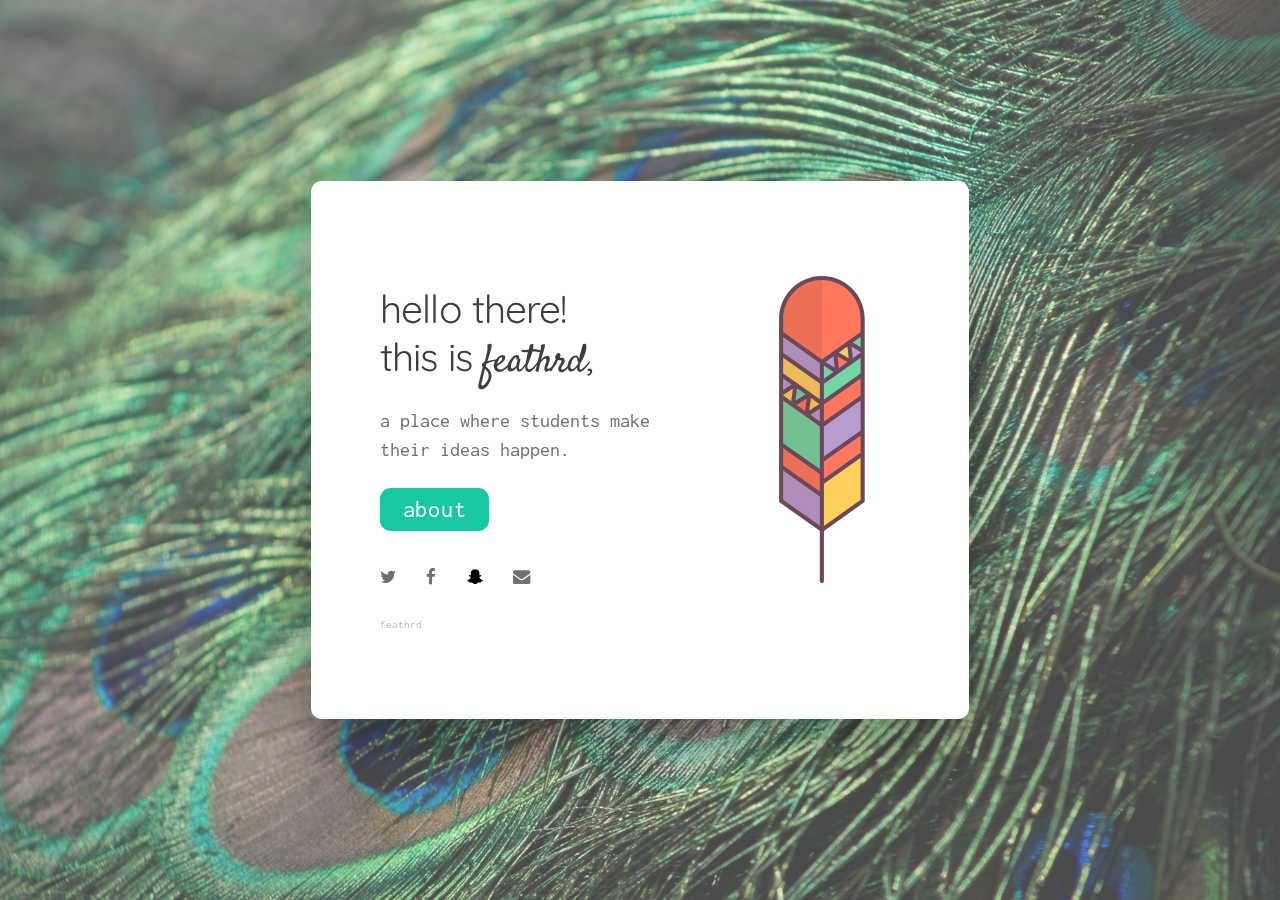
==== index.html @ 81f16363 "Bye Instagram, Hello Snapchat." ====
<!DOCTYPE HTML>
<html>

<head>
	<link rel="shortcut icon" href="favicon.png" type="image/png">
	<title>feathrd</title>
	<meta charset="utf-8" />
	<meta name="viewport" content="width=device-width,initial-scale=1,user-scalable=no" />
	<meta name="description" content="making ideas happen" />
	<meta property="og:site_name" content="feathrd" />
	<meta property="og:title" content="feathrd" />
	<meta property="og:type" content="article" />
	<meta property="og:image" content="https://feathrd.co/card.png" />
	<meta property="og:description" content="making ideas happen" />
	<meta property="og:url" content="https://feathrd.co" />
	<meta property="twitter:card" content="summary_large_image" />
	<link rel="stylesheet" href="style.css">
	<link href="https://cdnjs.cloudflare.com/ajax/libs/font-awesome/4.7.0/css/font-awesome.min.css" rel="stylesheet">
	<link href="https://fonts.googleapis.com/css?family=Satisfy|Inconsolata|Quicksand:400,700" rel="stylesheet" type="text/css" />
	<link href="https://feathrd.co" rel="canonical">
	<script>
  (function(){
  var handle = '@feathrd';
  var a = document.createElement('script');
  var m = document.getElementsByTagName('script')[0];
  a.async = 1;
  a.src = 'https://nectar.ninja/api/v1/' + handle.slice(1);
  m.parentNode.insertBefore(a, m);
  })();
</script>
</head>

<body class="is-loading">
	<div id="wrapper">
		<div id="main">
			<div class="inner">
				<section id="home-section">
					<div class="columns" id="columns01">
						<div class="inner">
							<div>
								<h1 id="title"><span>hello there!</span><br /> <span>this is <b>feathrd</b>,</span></h1>
								<p id="tagline">a place where students make their ideas happen.</p>
								<ul class="buttons" id="about">
									<li><a href="#about" class="button btn">about</a>
									</li>
								</ul>
								<ul class="icons" id="social">
									<li><a class="fa fa-twitter" target="_blank" href="https://twitter.com/feathrd"><span class="label">Twitter</span></a></li>
									<li><a class="fa fa-facebook" target="_blank" href="https://facebook.com/feathrd"><span class="label">Facebook</span></a></li>
									<li><a class="fa fa-snapchat-ghost" target="_blank" href="https://snapchat.com/add/feathrd"><span class="label">Snapchat</span></a></li>
									<li><a class="fa fa-envelope" target="_blank" href="mailto:hi@feathrd.co"><span class="label">Email</span></a></li>
								</ul>
							</div>
							<div>
								<div class="image" id="feathrd">
									<a href="#">
										<img src="img/feathrd.svg" alt="feathrd" />
									</a>
								</div>
							</div>
						</div>
					</div>
				</section>
				<section id="about-section">
					<h1 id="about-heading">about 🙈</h1>
					<p id="about-tag"><span><b>feathrd</b> is an <em>accelerator</em> and a <em>platform</em> for students to get <em>discovered</em> for their work and come together to build their ideas to life 🎉</span>
						<br />
						<br /> <span>we students often come up with a <strong>tonne</strong> of ideas, which we blindly discard due to our <em>obligations</em> of being a <em>student</em>, which is just <em>cruel irony</em> 🙄</span>
						<br />
						<br /> <span>and we are here to put an end to that 😼</span>
					</p>
					<ul class="buttons" id="projects">
						<li><a href="#projects" class="button btn">projects</a>
						</li>
					</ul>
				</section>
				<section id="projects-section">
					<h1 id="projects-heading"><strong>projects</strong> 💃</h1>
					<p id="projects-tag"><span>here are some of the <em>kickass</em> ideas that have been accelerated with ❤️ here at <strong>feathrd</strong> 😇</span></p>
					<div class="gallery" id="projects-img">
						<div class="inner">
							<ul>
								<li>
									<a target="_blank" href="https://notepin.co/?ref=feathrd">
										<img src="img/projects/notepin.png" alt="Notepin" />
									</a>
								</li>
								<li>
									<a target="_blank" href="https://chalk.works/?ref=feathrd">
										<img src="img/projects/chalkworks.png" alt="chalkworks" />
									</a>
								</li>
								<li>
									<a target="_blank" href="https://pomoflow.co/?ref=feathrd">
										<img src="img/projects/pomoflow.png" alt="Pomoflow" />
									</a>
								</li>
							</ul>
						</div>
					</div>
					<p id="apply">
						<span>do you have an <strong>idea</strong> 🤔</span>
						<br /> <span>that you wanna take to the <em>next level</em> 💯</span>
						<br /> <a target="_blank" class="typeform-share" href="https://feathrd.typeform.com/to/BxbflK" data-mode="popup"><strong>apply now</strong></a> 😋</span>
					</p>
					<ul class="buttons" id="community">
						<li><a href="#community" class="button btn">people</a></li>
					</ul>
				</section>
				<section id="community-section">
					<h1 id="community-heading"><strong>community</strong> 🔑</h1>
					<p id="community-tag">meet <em>(some of)</em> the people who make <strong>feathrd</strong> awesome 🙌🏼</p>
					<div class="gallery" id="community-img">
						<div class="inner">
							<ul>
								<li>
									<a target="_blank" href="https://twitter.com/1geek0">
										<img src="img/community/nilay.jpg" alt="Nilay Kulkarni" />
									</a>
								</li>
								<li>
									<a target="_blank" href="https://twitter.com/KingPixil">
										<img src="img/community/kabir.jpg" alt="Kabir Shah" />
									</a>
								</li>
								<li>
									<a target="_blank" href="https://twitter.com/leafbomb">
										<img src="img/community/osman.jpg" alt="Osman Ahmed" />
									</a>
								</li>
								<li>
									<a target="_blank" href="https://twitter.com/kasperdolk">
										<img src="img/community/kasper.jpg" alt="Kasper Dolk" />
									</a>
								</li>
								<li>
									<a target="_blank" href="https://twitter.com/gytdau">
										<img src="img/community/gytis.jpg" alt="Gytis Daujotas" />
									</a>
								</li>
								<li>
									<a target="_blank" href="https://twitter.com/samayshamdasani">
										<img src="img/community/samay.jpg" alt="Samay Shamdasani" />
									</a>
								</li>
								<li>
									<a target="_blank" href="https://twitter.com/H_Halvi">
										<img src="img/community/halvi.jpg" alt="Harsha Halvi" />
									</a>
								</li>
								<li>
									<a target="_blank" href="https://twitter.com/AviShastry">
										<img src="img/community/avinasha.jpg" alt="Avinasha Shastry" />
									</a>
								</li>
								<li>
									<a target="_blank" href="https://twitter.com/harshamv">
										<img src="img/community/mv.jpg" alt="Harsha MV" />
									</a>
								</li>
							</ul>
						</div>
					</div>
					<p id="apply">be a part of a tribe that won't let your idea die 🤗</p>
					<ul class="buttons" id="join">
						<li><a class="button btn typeform-share" href="https://feathrd.typeform.com/to/BxbflK" data-mode="popup" target="_blank">join us</a></li>
						<li><a class="typeform-share" href="https://feathrd.typeform.com/to/hUep7u" data-mode="popup" target="_blank">wanna mentor?</a></li>
					</ul>
				</section>
				<footer id="footer">
					<p id="footnote"><a href="#home">feathrd</a></p>
				</footer>
			</div>
		</div>
	</div>
	<script src="script.js"></script>
	<script src="https://embed.small.chat/T4BCQR9UMG505Z7L2C.js" async></script>
</body>

</html>
---- style.css ----
html, body, div, span, applet, object, iframe, h1, h2, h3, h4, h5, h6, p, blockquote, pre, a, abbr, acronym, address, big, cite, code, del, dfn, em, img, ins, kbd, q, s, samp, small, strike, strong, sub, sup, tt, var, b, u, i, center, dl, dt, dd, ol, ul, li, fieldset, form, label, legend, table, caption, tbody, tfoot, thead, tr, th, td, article, aside, canvas, details, embed, figure, figcaption, footer, header, hgroup, menu, nav, output, ruby, section, summary, time, mark, audio,
video {
	margin: 0;
	padding: 0;
	border: 0;
	font-size: 100%;
	font: inherit;
	vertical-align: baseline
}
article, aside, details, figcaption, figure, footer, header, hgroup, menu, nav,
section {
	display: block
}
body {
	line-height: 1
}
ol,
ul {
	list-style: none
}
blockquote,
q {
	quotes: none
}
blockquote:before,blockquote:after,
q:before,
q:after {
	content: '';
	content: none
}
table {
	border-collapse: collapse;
	border-spacing: 0
}
body {
	-webkit-text-size-adjust: none
}
mark {
	background-color: transparent;
	color: inherit
}
input::-moz-focus-inner {
	border: 0;
	padding: 0
}
input,select,
textarea {
	-moz-appearance: none;
	-webkit-appearance: none;
	-ms-appearance: none;
	appearance: none
}
*,
*:before,
*:after {
	box-sizing: border-box
}
body {
	min-width: 320px;
	min-height: 100vh;
	line-height: 1.0;
	word-wrap: break-word;
	overflow-x: hidden
}
strong {
	font-weight: bolder;
	color: #3D3D3D;
}
b {
	color: inherit;
	font-family: 'Satisfy';
	font-size: 2.25rem;
	color: #3D3D3D;
	letter-spacing: -0.05rem;
	width: 100%;
}
em {
	font-style: italic
}
code {
	font-family: "Lucida Console", "Courier New", monospace;
	font-weight: normal;
	text-indent: 0;
	letter-spacing: 0;
	font-size: 0.9em;
	margin: 0 0.25em;
	padding: 0.25em 0.5em;
	background-color: rgba(144, 144, 144, 0.25);
	border-radius: 0.25em
}
mark {
	background-color: rgba(144, 144, 144, 0.25)
}
a {
	-moz-transition: color 0.25s ease, background-color 0.25s ease, border-color 0.25s ease;
	-webkit-transition: color 0.25s ease, background-color 0.25s ease, border-color 0.25s ease;
	-ms-transition: color 0.25s ease, background-color 0.25s ease, border-color 0.25s ease;
	transition: color 0.25s ease, background-color 0.25s ease, border-color 0.25s ease;
	color: inherit;
	text-decoration: underline
}
s {
	text-decoration: line-through
}
body:before {
	content: '';
	position: fixed;
	display: block;
	top: 0;
	left: 0;
	width: 100vw;
	height: 100vh;
	z-index: 0;
	-moz-pointer-events: none;
	-webkit-pointer-events: none;
	-ms-pointer-events: none;
	pointer-events: none;
	-moz-transform: scale(1);
	-webkit-transform: scale(1);
	-ms-transform: scale(1);
	transform: scale(1);
	background-image: linear-gradient(to top, rgba(255, 255, 255, 0.29), rgba(255, 255, 255, 0.29)), url('img/bg.jpg');
	background-position: 0% 0%, top;
	background-repeat: repeat, no-repeat;
	background-size: auto, cover;
	background-attachment: scroll;
	background-color: #FFF
}
body:after {
	display: block;
	content: '';
	position: fixed;
	top: 0;
	left: 0;
	width: 100%;
	height: 100%;
	background-color: #FFF;
	z-index: 1;
	opacity: 0;
	visibility: hidden;
	-moz-transition: opacity 2s ease-in-out 0.375s, visibility 2s 0.375s;
	-webkit-transition: opacity 2s ease-in-out 0.375s, visibility 2s 0.375s;
	-ms-transition: opacity 2s ease-in-out 0.375s, visibility 2s 0.375s;
	transition: opacity 2s ease-in-out 0.375s, visibility 2s 0.375s;
	-moz-transform: scale(1);
	-webkit-transform: scale(1);
	-ms-transform: scale(1);
	transform: scale(1)
}
body.is-loading:after {
	opacity: 1;
	visibility: visible
}
html {
	font-size: 18pt
}
#wrapper {
	-webkit-overflow-scrolling: touch;
	display: -moz-flex;
	display: -webkit-flex;
	display: -ms-flex;
	display: flex;
	-moz-flex-direction: column-reverse;
	-webkit-flex-direction: column-reverse;
	-ms-flex-direction: column-reverse;
	flex-direction: column-reverse;
	-moz-align-items: center;
	-webkit-align-items: center;
	-ms-align-items: center;
	align-items: center;
	-moz-justify-content: center;
	-webkit-justify-content: center;
	-ms-justify-content: center;
	justify-content: center;
	min-height: 100vh;
	position: relative;
	z-index: 2;
	padding: 2rem 2rem 2rem 2rem
}
#main {
	display: -moz-flex;
	display: -webkit-flex;
	display: -ms-flex;
	display: flex;
	position: relative;
	max-width: 100%;
	z-index: 1;
	-moz-align-items: center;
	-webkit-align-items: center;
	-ms-align-items: center;
	align-items: center;
	-moz-justify-content: center;
	-webkit-justify-content: center;
	-ms-justify-content: center;
	justify-content: center;
	overflow: hidden;
	text-align: left;
	background-color: #FFF;
	box-shadow: 0rem 1.125rem 4.125rem 0rem rgba(0, 0, 0, 0.451);
	border-radius: 0.625rem 0.625rem 0.625rem 0.625rem;
	-moz-transition: opacity 0.75s ease 0.125s, -moz-transform 0.75s ease 0.125s;
	-webkit-transition: opacity 0.75s ease 0.125s, -webkit-transform 0.75s ease 0.125s;
	-ms-transition: opacity 0.75s ease 0.125s, -ms-transform 0.75s ease 0.125s;
	transition: opacity 0.75s ease 0.125s, transform 0.75s ease 0.125s
}
#main>.inner {
	overflow-x: hidden;
	width: 38rem;
	max-width: 100%;
	padding: 5rem 4rem
}
#main>.inner>header {
	margin-bottom: 1rem
}
#main>.inner>footer {
	margin-top: 1rem
}
#main>.inner>*>* {
	margin-top: 1rem;
	margin-bottom: 1rem
}
#main>.inner>*>:first-child {
	margin-top: 0 !important
}
#main>.inner>*>:last-child {
	margin-bottom: 0 !important
}
#main>.inner>*>.image {
	margin-top: 1.25rem;
	margin-bottom: 1.25rem
}
#main>.inner>*>.video {
	margin-top: 1.25rem;
	margin-bottom: 1.25rem
}
body.is-loading #main {
	opacity: 0;
	-moz-transform: scale(0.975);
	-webkit-transform: scale(0.975);
	-ms-transform: scale(0.975);
	transform: scale(0.975)
}
#footnote {
	width: -moz-max-content;
	width: -webkit-max-content;
	width: -ms-max-content;
	width: max-content;
	font-size: 0.65em;
	letter-spacing: 0
}
#footnote a {
	-moz-transition: opacity 0.25s ease;
	-webkit-transition: opacity 0.25s ease;
	-ms-transition: opacity 0.25s ease;
	transition: opacity 0.25s ease;
	opacity: 0.5;
	text-decoration: none !important;
	text-decoration: underline
}
#footnote a:hover {
	opacity: 1;
	text-decoration: none !important;
	text-decoration: none
}
.image {
	position: relative;
	overflow: hidden;
	max-width: 50%;
	display: inline-block
}
.image img {
	width: 100%;
	max-width: 100%;
	display: inline-block;
	width: 27rem
}
.columns>.inner {
	display: -moz-inline-flex;
	display: -webkit-inline-flex;
	display: -ms-inline-flex;
	display: inline-flex;
	-moz-flex-wrap: wrap;
	-webkit-flex-wrap: wrap;
	-ms-flex-wrap: wrap;
	flex-wrap: wrap;
	position: relative;
	max-width: 100%
}
.columns>.inner>* {
	-moz-flex-shrink: 0;
	-webkit-flex-shrink: 0;
	-ms-flex-shrink: 0;
	flex-shrink: 0;
	-moz-flex-grow: 0;
	-webkit-flex-grow: 0;
	-ms-flex-grow: 0;
	flex-grow: 0;
	max-width: 100%
}
#columns01>.inner {
	width: 100rem;
	text-align: left;
	-moz-align-items: center;
	-webkit-align-items: center;
	-ms-align-items: center;
	align-items: center;
	margin-left: -1rem;
	max-width: calc(100%+2rem)
}
#columns01>.inner>:nth-child(1) {
	width: 60%
}
#columns01>.inner>:nth-child(2) {
	width: 40%;
	text-align: right
}
#columns01>.inner>* {
	padding: 0 1rem
}
#columns01>.inner>*>* {
	margin-top: 1rem;
	margin-bottom: 1rem
}
#columns01>.inner>*>*:first-child {
	margin-top: 0
}
#columns01>.inner>*>*:last-child {
	margin-bottom: 0
}
#columns01>.inner>*>.image {
	margin-top: 1.25rem;
	margin-bottom: 1.25rem
}
#columns01>.inner>*>.image:first-child {
	margin-top: 0
}
#columns01>.inner>*>.image:last-child {
	margin-bottom: 0
}
#columns01>.inner>*>.video {
	margin-top: 1.25rem;
	margin-bottom: 1.25rem
}
#columns01>.inner>*>.video:first-child {
	margin-top: 0
}
#columns01>.inner>*>.video:last-child {
	margin-bottom: 0
}
h1 br + br,
h2 br + br,
p br+br {
	display: block;
	content: ' ';
	margin-top: 0.9rem
}
#title br+br {
	margin-top: 0.75rem
}
#title {
	color: #3D3D3D;
	font-family: 'Quicksand';
	font-size: 2.25em;
	line-height: 1.25
}
#tagline {
	letter-spacing: 0;
	width: auto
}
#about-heading {
	color: #3D3D3D;
	font-family: 'Quicksand';
	font-size: 2.25em;
	font-weight: 700;
	letter-spacing: 0;
	width: auto
}
#about-tag {
	letter-spacing: 0;
	width: auto
}
#about-tag a {
	text-decoration: none
}
#about-tag a:hover {
	text-decoration: underline
}
#projects-heading br+br {
	margin-top: 0.6rem
}
#projects-heading {
	color: #3D3D3D;
	font-family: 'Quicksand';
	font-size: 2.25em;
	line-height: 1;
	font-weight: 700;
	letter-spacing: 0;
	width: auto
}
#projects-tag {
	letter-spacing: 0;
	width: auto
}
#apply {
	letter-spacing: 0;
	width: auto
}
#apply a {
	text-decoration: none
}
#apply a:hover {
	text-decoration: underline
}
#community-heading br+br {
	margin-top: 0.6rem
}
#community-heading {
	color: #3D3D3D;
	font-family: 'Quicksand';
	font-size: 2.25em;
	line-height: 1;
	font-weight: 700;
	letter-spacing: 0;
	width: auto
}
#community-tag {
	letter-spacing: 0;
	width: auto
}
h1,
h2,
p {
	color: #707070;
	font-family: 'Inconsolata';
	letter-spacing: -0.05rem;
	width: 100%;
	font-size: 1.125em;
	line-height: 1.5;
	font-weight: 400;
	cursor: default;
	margin-top: 1rem !important
}
.buttons {
	cursor: default;
	padding: 0;
	letter-spacing: 0;
	width: calc(100% + 0.75rem);
	margin-left: -0.375rem
}
.buttons li a {
	text-decoration: none;
	text-align: center;
	white-space: nowrap;
	max-width: 100%;
	display: block;
	width: auto;
	height: 2.5rem;
	line-height: 2.5rem;
	padding: 0 1.25rem;
	font-size: 1.375em;
	font-family: 'Inconsolata';
	letter-spacing: 0.05rem;
	padding-left: calc(0.05rem + 1.25rem);
	font-weight: 400;
	border-radius: 0.625rem
}
#about .btn {
	background-color: #19C8A3;
	color: #FFF
}
#about .btn:hover {
	background-color: rgba(21, 191, 155, 0.961)
}
#projects .btn {
	background-color: #19C8A3;
	color: #FFF
}
#projects .btn:hover {
	background-color: rgba(21, 191, 155, 0.961)
}
#community .btn {
	background-color: #19C8A3;
	color: #FFF
}
#community .btn:hover {
	background-color: rgba(21, 191, 155, 0.961)
}
#join .btn {
	background-color: #19C8A3;
	color: #FFF
}
#join .btn:hover {
	background-color: rgba(21, 191, 155, 0.961)
}
.buttons li {
	display: inline-block;
	vertical-align: middle;
	max-width: calc(100% - 0.75rem);
	margin: 0.375rem
}
.icons {
	cursor: default;
	padding: 0;
	letter-spacing: 0;
	font-size: 1em;
	width: calc(100% + 1.5rem);
	margin-left: -0.75rem
}
.icons li {
	display: inline-block;
	vertical-align: middle;
	margin: 0.75rem
}
.icons li a {
	display: block;
	color: inherit;
	text-decoration: none;
	text-align: center;
	letter-spacing: 0;
	border-radius: 100%
}
.icons li a .label {
	display: none
}
#social {
	font-size: 1em;
	width: calc(100% + 1.5rem);
	margin-left: -0.75rem;
}
#social li {
	margin: 0.75rem;
}
#social li a {
	border-radius: 100%;
}
#social .btn {
	color: #707070;
}
#social .btn:hover {
	color: rgba(61, 61, 61, 0.812);
}
#social .fa-twitter {
	color: #707070;
}
#social .fa-twitter:hover {
	color: rgba(61, 61, 61, 0.812);
}
#social .fa-facebook {
	color: #707070;
}
#social .fa-facebook:hover {
	color: rgba(61, 61, 61, 0.812);
}
#social .fa-instagram {
	color: #707070;
}
#social .fa-instagram:hover {
	color: rgba(61, 61, 61, 0.812);
}
#social .fa-slack {
	color: #707070;
}
#social .fa-slack:hover {
	color: rgba(61, 61, 61, 0.812);
}
#social .fa-envelope {
	color: #707070;
}
#social .fa-envelope:hover {
	color: rgba(61, 61, 61, 0.812);
}
.gallery .inner {
	display: inline-block;
	max-width: 100%;
	max-width: 100rem
}
.gallery ul li {
	display: inline-block;
	margin: 1.375rem
}
.gallery ul li img {
	display: inline-block;
	width: auto;
	max-width: 100%;
	margin: 0;
	vertical-align: top;
	height: auto;
	max-height: 8rem;
	border-radius: 0.5rem
}
#community-img ul {
	width: calc(100% + 1rem);
	margin-left: -0.5rem
}
#community-img ul li {
	margin: 0.5rem
}
.gallery ul {
	padding: 0.7rem 0;
	width: calc(100% + 2.75rem);
	margin-left: -1.375rem
}
@media (max-width: 1680px) {
	html {
		font-size: 13pt
	}
}
@media (max-width: 1280px) {
	html {
		font-size: 13pt
	}
}
@media (max-width: 980px) {
	html {
		font-size: 11pt
	}
}
@media (max-width: 736px) {
	html {
		font-size: 11pt
	}
	#wrapper {
		padding: 2rem 2rem 2rem 2rem
	}
	#main>.inner {
		padding: 3rem 2rem
	}
	#feathrd img {
		width: 2rem
	}
	#columns01>.inner {
		-moz-flex-direction: column-reverse;
		-webkit-flex-direction: column-reverse;
		-ms-flex-direction: column-reverse;
		flex-direction: column-reverse;
		-moz-flex-wrap: nowrap;
		-webkit-flex-wrap: nowrap;
		-ms-flex-wrap: nowrap;
		flex-wrap: nowrap;
		margin-left: 0;
		max-width: 100%
	}
	#columns01>.inner>:nth-child(1) {
		width: 100%;
		min-height: 100%;
		text-align: inherit
	}
	#columns01>.inner>:nth-child(2) {
		width: 100%;
		min-height: 100%;
		text-align: inherit
	}
	#columns01>.inner>* {
		padding: 1rem 0
	}
	#columns01>.inner>div:first-child {
		padding-top: 0
	}
	#columns01>.inner>div:last-child {
		padding-bottom: 0
	}
}
@media (max-width: 480px) {
	#wrapper {
		padding: 1rem 1rem 1rem 1rem
	}
	#about li a {
		width: auto
	}
	#projects li a {
		width: auto
	}
	#community li a {
		width: auto
	}
	#join li a {
		width: auto
	}
}
@media (max-width: 360px) {
	#wrapper {
		padding: 0.5rem 0.5rem 0.5rem 0.5rem
	}
	#main>.inner {
		padding: 2.5rem 1.25rem
	}
	#title {
		font-size: 2em
	}
	#about-heading {
		font-size: 2em
	}
	#projects-heading {
		font-size: 2em
	}
	#community-heading {
		font-size: 2em
	}
	#about {
		width: calc(100% + 0.5625rem);
		margin-left: -0.28125rem
	}
	#about li {
		max-width: calc(100% - 0.5625rem);
		margin: 0.28125rem
	}
	#projects {
		width: calc(100% + 0.5625rem);
		margin-left: -0.28125rem
	}
	#projects li {
		max-width: calc(100% - 0.5625rem);
		margin: 0.28125rem
	}
	#community {
		width: calc(100% + 0.5625rem);
		margin-left: -0.28125rem
	}
	#community li {
		max-width: calc(100% - 0.5625rem);
		margin: 0.28125rem
	}
	#join {
		width: calc(100% + 0.5625rem);
		margin-left: -0.28125rem;
	}
	#join li {
		max-width: calc(100% - 0.5625rem);
		margin: 0.28125rem
	}
	#projects-img ul {
		width: calc(100% + 2.0625rem);
		margin-left: -1.03125rem
	}
	#projects-img ul li {
		margin: 1.03125rem
	}
	#community-img ul {
		width: calc(100% + 0.75rem);
		margin-left: -0.375rem
	}
	#community-img ul li {
		margin: 0.375rem
	}
}
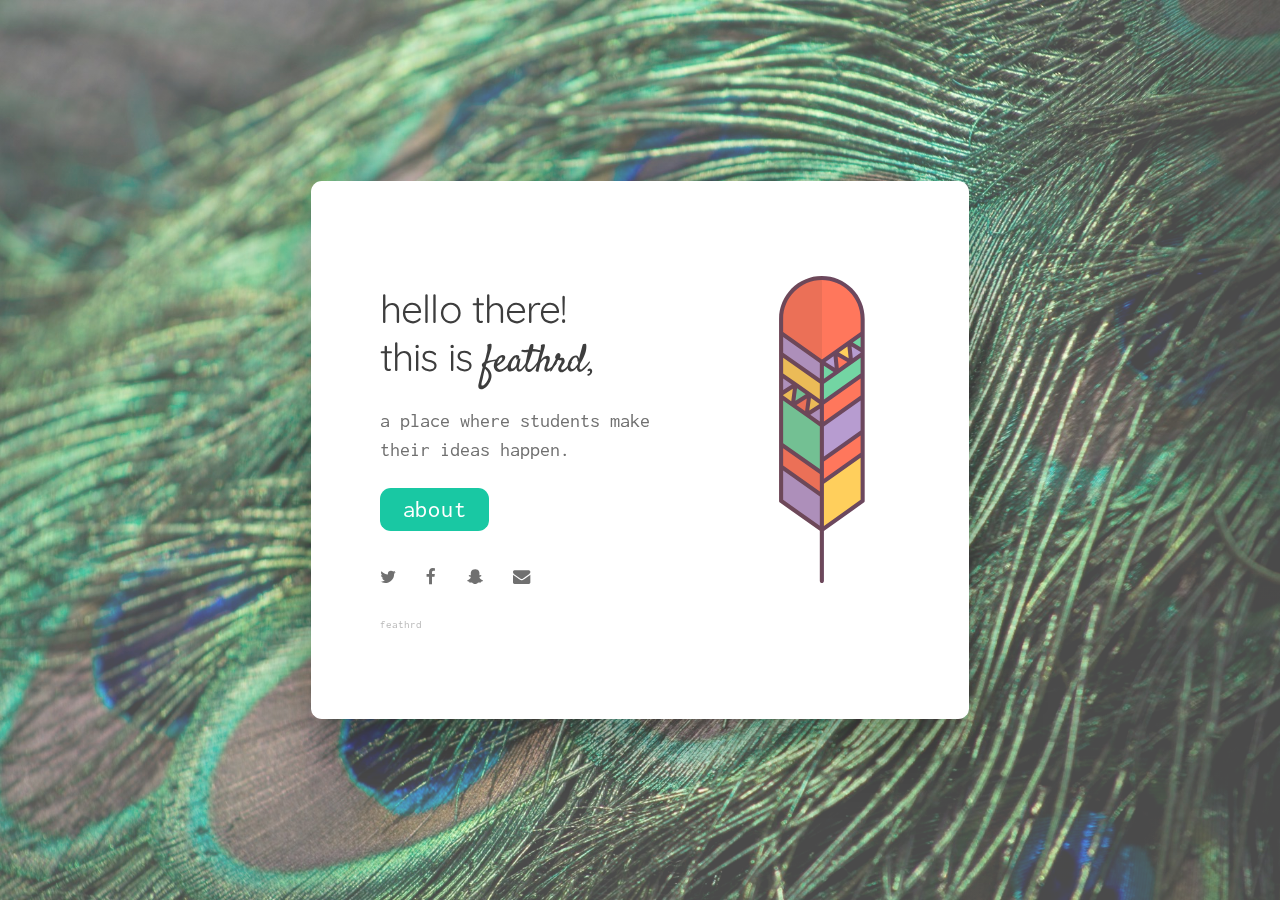
==== commit b9714193: "Update meta" ====
--- a/index.html
+++ b/index.html
@@ -6,28 +6,27 @@
 	<title>feathrd</title>
 	<meta charset="utf-8" />
 	<meta name="viewport" content="width=device-width,initial-scale=1,user-scalable=no" />
-	<meta name="description" content="making ideas happen" />
+	<meta name="description" content="An accelerator backed by a community of entrepreneurs and developers for students who want to build their ideas to life." />
 	<meta property="og:site_name" content="feathrd" />
 	<meta property="og:title" content="feathrd" />
-	<meta property="og:type" content="article" />
+	<meta property="og:type" content="business.business" />
 	<meta property="og:image" content="https://feathrd.co/card.png" />
-	<meta property="og:description" content="making ideas happen" />
+	<meta property="og:description" content="An accelerator backed by a community of entrepreneurs and developers for students who want to build their ideas to life." />
 	<meta property="og:url" content="https://feathrd.co" />
-	<meta property="twitter:card" content="summary_large_image" />
+	<meta name="robots" content="index, follow">
+	<meta name="twitter:card" content="summary_large_image">
+	<meta name="twitter:site" content="@feathrd">
+	<meta name="twitter:title" content="Feathrd">
+	<meta name="twitter:description" content="An accelerator backed by a community of entrepreneurs and developers for students who want to build their ideas to life.">
+	<meta name="twitter:image" content="https://feathrd.co/card.png">
+	<meta property="business:contact_data:locality" content="Bangalore">
+	<meta property="business:contact_data:region" content="Karnataka">
+	<meta property="business:contact_data:postal_code" content="560003">
+	<meta property="business:contact_data:country_name" content="India">
 	<link rel="stylesheet" href="style.css">
 	<link href="https://cdnjs.cloudflare.com/ajax/libs/font-awesome/4.7.0/css/font-awesome.min.css" rel="stylesheet">
 	<link href="https://fonts.googleapis.com/css?family=Satisfy|Inconsolata|Quicksand:400,700" rel="stylesheet" type="text/css" />
-	<link href="https://feathrd.co" rel="canonical">
-	<script>
-  (function(){
-  var handle = '@feathrd';
-  var a = document.createElement('script');
-  var m = document.getElementsByTagName('script')[0];
-  a.async = 1;
-  a.src = 'https://nectar.ninja/api/v1/' + handle.slice(1);
-  m.parentNode.insertBefore(a, m);
-  })();
-</script>
+	<link href="https://feathrd.co/" rel="canonical">
 </head>
 
 <body class="is-loading">
--- a/style.css
+++ b/style.css
@@ -551,10 +551,10 @@
 #social .fa-facebook:hover {
 	color: rgba(61, 61, 61, 0.812);
 }
-#social .fa-instagram {
+#social .fa-snapchat-ghost {
 	color: #707070;
 }
-#social .fa-instagram:hover {
+#social .fa-snapchat-ghost:hover {
 	color: rgba(61, 61, 61, 0.812);
 }
 #social .fa-slack {
